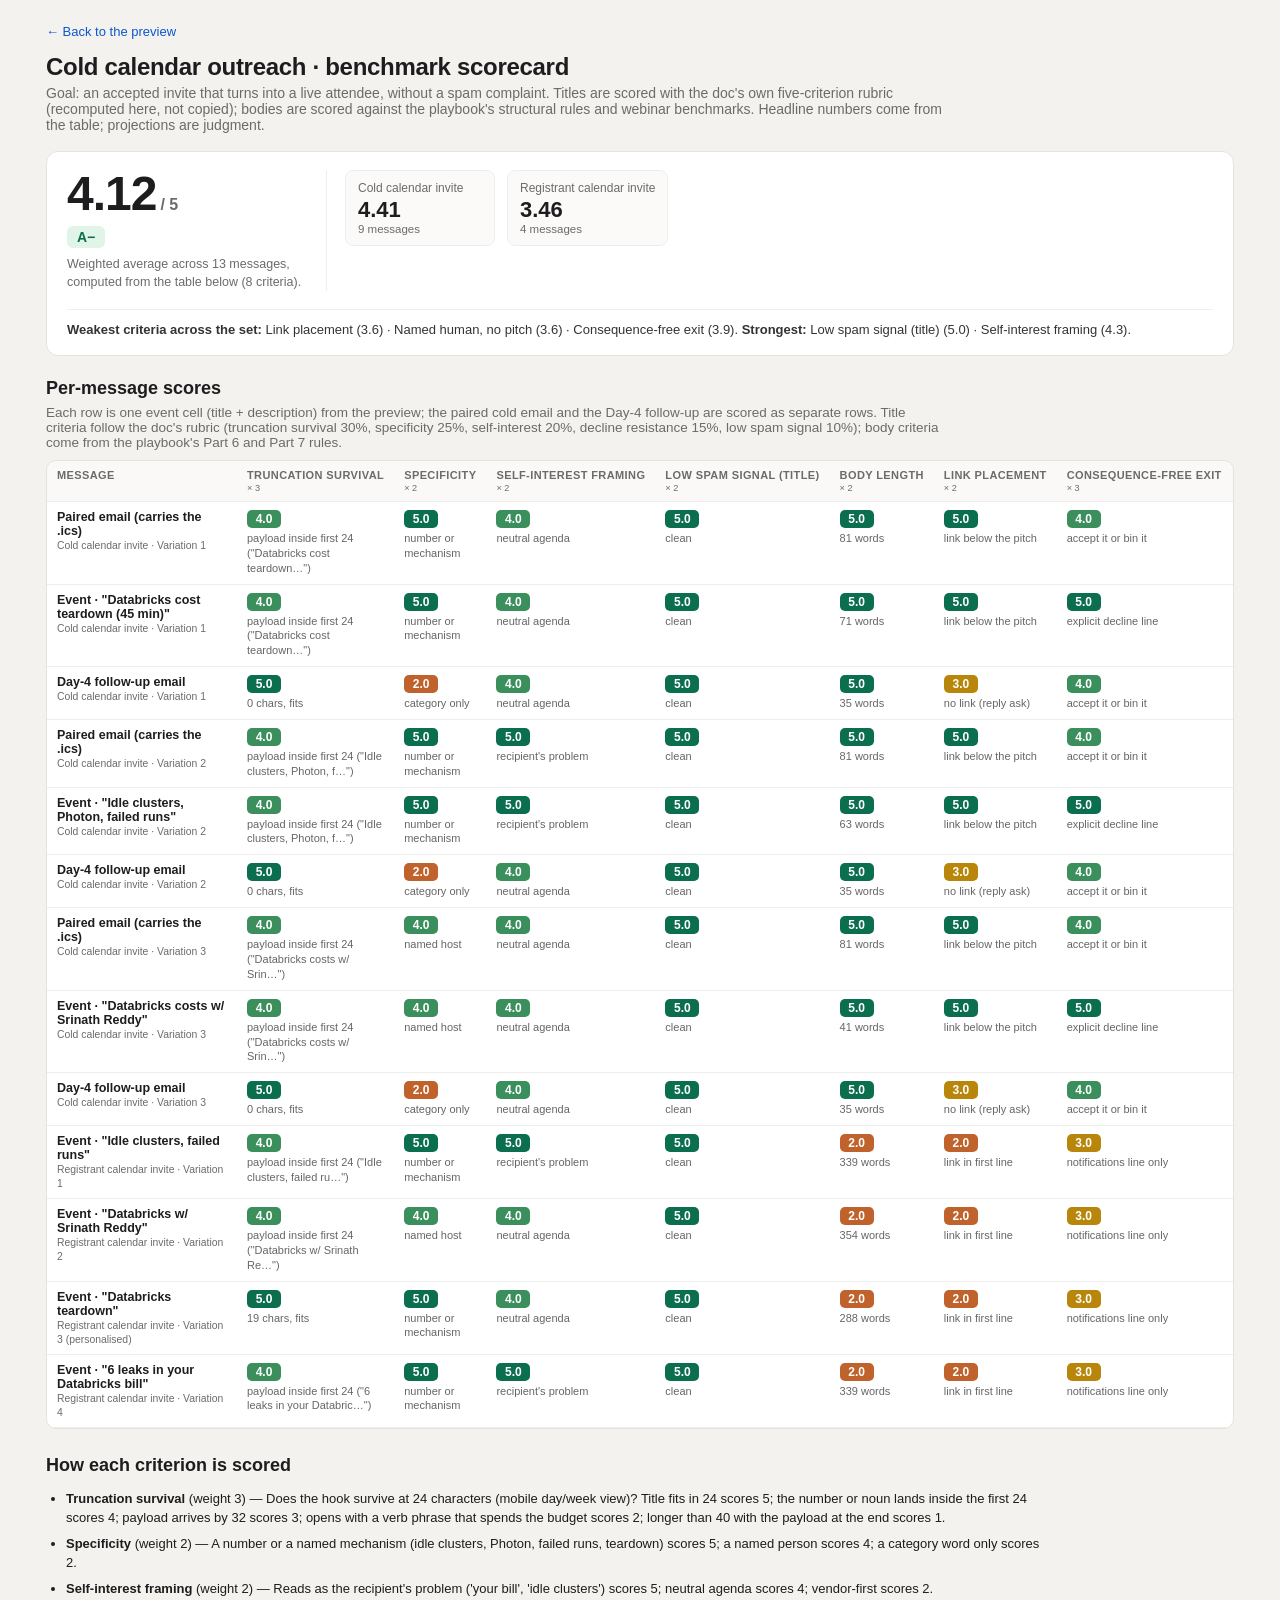
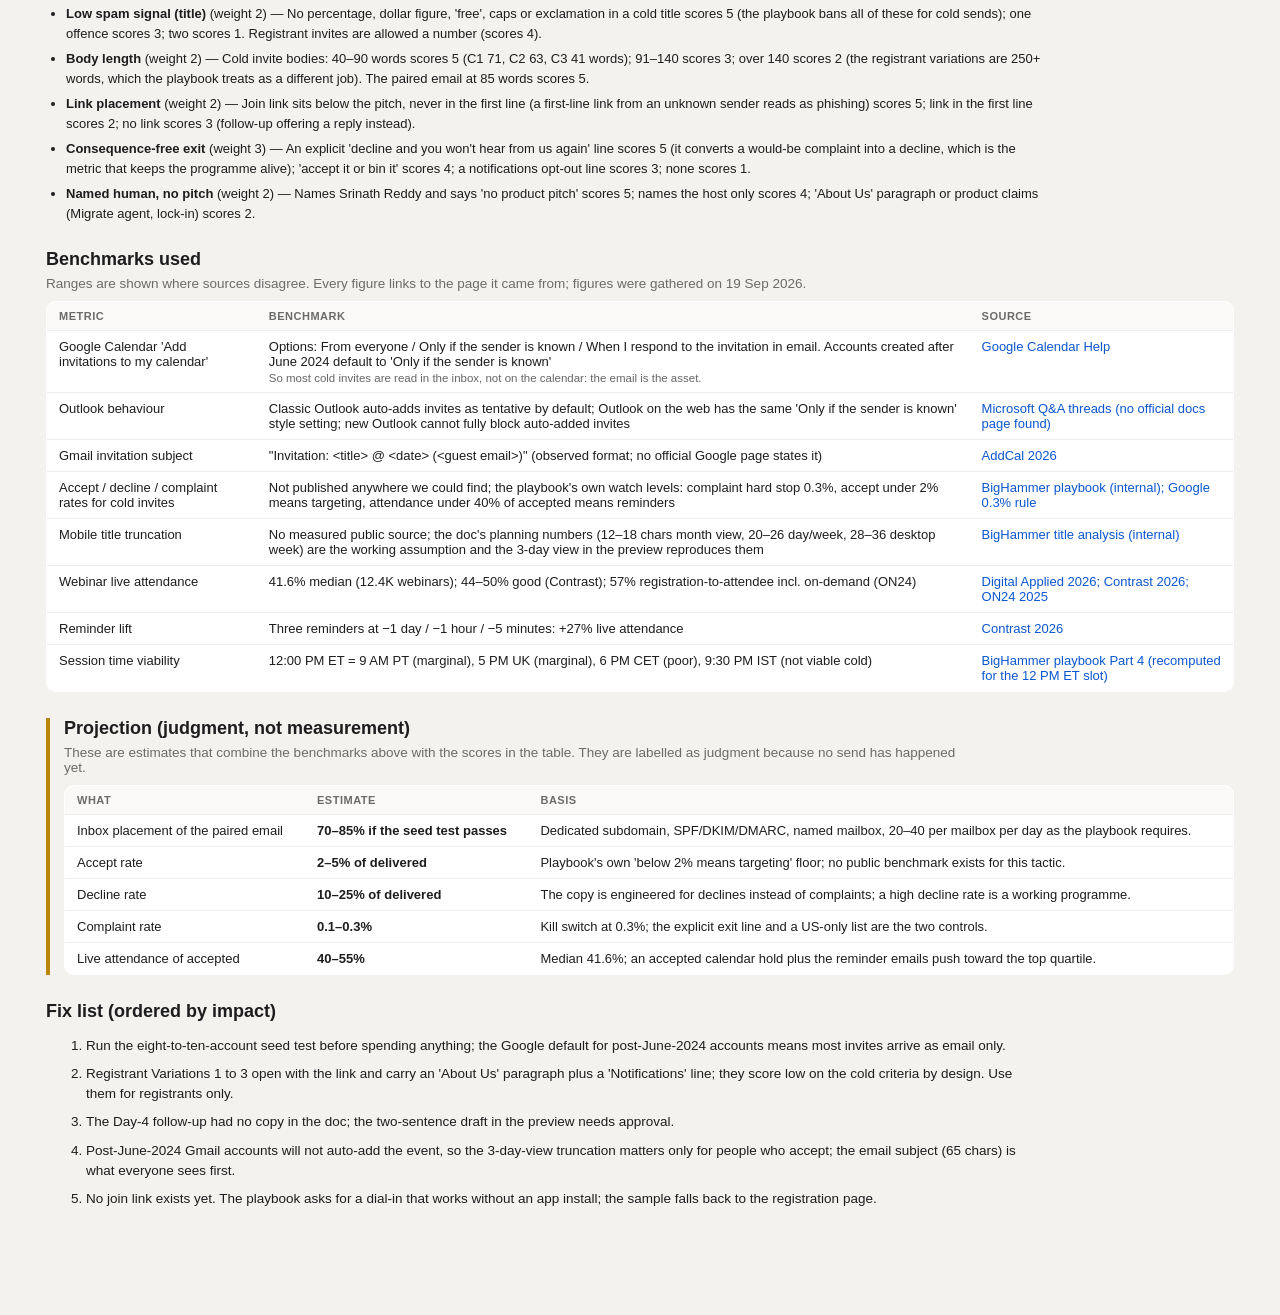
==== scorecard.html @ 3d3485b6 "BigHammer.ai calendar-preview: channel-accurate review site Co-Authored-By: Claude Fable 5.1 <norepl" ====
<!doctype html>
<html lang="en">
<head>
<meta charset="utf-8">
<meta name="viewport" content="width=device-width, initial-scale=1">
<title>BigHammer.ai · Cold calendar outreach · Benchmark scorecard</title>
<meta name="robots" content="noindex, nofollow">
<link rel="stylesheet" href="core.css?v=2">
<link rel="stylesheet" href="scorecard.css?v=2">
</head>
<body>
<div class="sc-page">
  <a class="sc-back" href="index.html">← Back to the preview</a>
  <h1>Cold calendar outreach · benchmark scorecard</h1>
  <p class="sc-lead">Goal: an accepted invite that turns into a live attendee, without a spam complaint. Titles are scored with the doc's own five-criterion rubric (recomputed here, not copied); bodies are scored against the playbook's structural rules and webinar benchmarks. Headline numbers come from the table; projections are judgment.</p>
  <div id="sc"></div>
</div>
<script src="data.js?v=2"></script>
<script>
window.RUBRIC = (function () {
  const S = new Proxy({}, { get: (_, k) => window.SC[k] });
  const titleOf = (cell) => S.fill(cell.title || (cell.invite && cell.invite.title) || "");
  const bodyOf = (cell) => S.fill(cell.description || cell.body || "");
  const number = /\d|\$|%/;
  const spamTitle = /\bfree\b|%|\$|!|[A-Z]{4,}/;
  return {
    intro: "Each row is one event cell (title + description) from the preview; the paired cold email and the Day-4 follow-up are scored as separate rows. Title criteria follow the doc's rubric (truncation survival 30%, specificity 25%, self-interest 20%, decline resistance 15%, low spam signal 10%); body criteria come from the playbook's Part 6 and Part 7 rules.",
    criteria: [
      { id: "trunc", label: "Truncation survival", weight: 3, how: "Does the hook survive at 24 characters (mobile day/week view)? Title fits in 24 scores 5; the number or noun lands inside the first 24 scores 4; payload arrives by 32 scores 3; opens with a verb phrase that spends the budget scores 2; longer than 40 with the payload at the end scores 1.",
        score: (cell) => { const t = titleOf(cell); const n = t.length; const head = t.slice(0, 24); if (n <= 24) return { s: 5, why: `${n} chars, fits` }; if (number.test(head) || /Databricks|clusters|Photon|teardown|leaks/i.test(head)) return { s: 4, why: `payload inside first 24 ("${head}…")` }; if (n <= 32) return { s: 3, why: `${n} chars` }; return { s: n <= 40 ? 2 : 1, why: `${n} chars, hook truncated` }; } },
      { id: "spec", label: "Specificity", weight: 2, how: "A number or a named mechanism (idle clusters, Photon, failed runs, teardown) scores 5; a named person scores 4; a category word only scores 2.",
        score: (cell) => { const t = titleOf(cell); if (number.test(t) || /idle|Photon|failed|teardown|leaks/i.test(t)) return { s: 5, why: "number or mechanism" }; if (/Srinath/.test(t)) return { s: 4, why: "named host" }; return { s: 2, why: "category only" }; } },
      { id: "self", label: "Self-interest framing", weight: 2, how: "Reads as the recipient's problem ('your bill', 'idle clusters') scores 5; neutral agenda scores 4; vendor-first scores 2.",
        score: (cell) => { const t = titleOf(cell); if (/your|leaks|idle|failed|overpay/i.test(t)) return { s: 5, why: "recipient's problem" }; if (/BigHammer/i.test(t)) return { s: 2, why: "vendor first" }; return { s: 4, why: "neutral agenda" }; } },
      { id: "spam", label: "Low spam signal (title)", weight: 2, how: "No percentage, dollar figure, 'free', caps or exclamation in a cold title scores 5 (the playbook bans all of these for cold sends); one offence scores 3; two scores 1. Registrant invites are allowed a number (scores 4).",
        score: (cell, it) => { const t = titleOf(cell); const reg = (cell.kinds || []).includes("registrant"); const hits = (t.match(/\bfree\b/gi) || []).length + (t.match(/%|\$/g) || []).length + (t.match(/!/g) || []).length + (/[A-Z]{4,}/.test(t) ? 1 : 0); if (hits === 0) return { s: 5, why: "clean" }; return { s: reg && hits === 1 ? 4 : hits === 1 ? 3 : 1, why: `${hits} broadcast tell${hits > 1 ? "s" : ""}` }; } },
      { id: "len", label: "Body length", weight: 2, how: "Cold invite bodies: 40–90 words scores 5 (C1 71, C2 63, C3 41 words); 91–140 scores 3; over 140 scores 2 (the registrant variations are 250+ words, which the playbook treats as a different job). The paired email at 85 words scores 5.",
        score: (cell) => { const w = S.words(bodyOf(cell)); return { s: w <= 90 ? 5 : w <= 140 ? 3 : 2, why: `${w} words` }; } },
      { id: "link", label: "Link placement", weight: 2, how: "Join link sits below the pitch, never in the first line (a first-line link from an unknown sender reads as phishing) scores 5; link in the first line scores 2; no link scores 3 (follow-up offering a reply instead).",
        score: (cell) => { const b = bodyOf(cell); const first = b.split("\n")[0]; if (!S.URL_RE.test(b) && !/\{\{join_url\}\}|\{\{webinar_url\}\}/.test(cell.description || cell.body || "")) return { s: 3, why: "no link (reply ask)" }; if (S.URL_RE.test(first) || /^Save your seat/i.test(first)) return { s: 2, why: "link in first line" }; return { s: 5, why: "link below the pitch" }; } },
      { id: "exit", label: "Consequence-free exit", weight: 3, how: "An explicit 'decline and you won't hear from us again' line scores 5 (it converts a would-be complaint into a decline, which is the metric that keeps the programme alive); 'accept it or bin it' scores 4; a notifications opt-out line scores 3; none scores 1.",
        score: (cell) => { const b = bodyOf(cell); if (/decline and/i.test(b)) return { s: 5, why: "explicit decline line" }; if (/bin it|no need to attend/i.test(b)) return { s: 4, why: "accept it or bin it" }; if (/No further updates/i.test(b)) return { s: 3, why: "notifications line only" }; return { s: 1, why: "no exit" }; } },
      { id: "human", label: "Named human, no pitch", weight: 2, how: "Names Srinath Reddy and says 'no product pitch' scores 5; names the host only scores 4; 'About Us' paragraph or product claims (Migrate agent, lock-in) scores 2.",
        score: (cell) => { const b = bodyOf(cell); if (/About Us|Migrate agent|lock-in/i.test(b)) return { s: 2, why: "About Us / product claims" }; if (/Srinath/.test(b) && /no (product )?pitch/i.test(b)) return { s: 5, why: "named host, no pitch" }; if (/Srinath/.test(b)) return { s: 4, why: "named host" }; return { s: 3, why: "no host named" }; } }
    ],
    items: (D) => D.campaigns.flatMap(c => c.rows.flatMap(r => r.cells.filter(cell => cell.type === "event" || cell.kinds.includes("followup") || (cell.kinds.includes("invite_email") && !cell.kinds.includes("registrant"))).map(cell => ({ cell, label: cell.type === "event" ? `Event · "${S.fill(cell.title)}"` : cell.kinds.includes("followup") ? "Day-4 follow-up email" : "Paired email (carries the .ics)", group: c.title.split(" (")[0], meta: r.label.split(" · ")[0] })))),
    benchmarks: [
      { metric: "Google Calendar 'Add invitations to my calendar'", value: "Options: From everyone / Only if the sender is known / When I respond to the invitation in email. Accounts created after June 2024 default to 'Only if the sender is known'", source: "Google Calendar Help", url: "https://support.google.com/calendar/answer/13159188?hl=en&co=GENIE.Platform%3DDesktop", note: "So most cold invites are read in the inbox, not on the calendar: the email is the asset." },
      { metric: "Outlook behaviour", value: "Classic Outlook auto-adds invites as tentative by default; Outlook on the web has the same 'Only if the sender is known' style setting; new Outlook cannot fully block auto-added invites", source: "Microsoft Q&A threads (no official docs page found)", url: "https://learn.microsoft.com/en-us/answers/questions/4614141/unwanted-meeting-invitations-automatically-added-t" },
      { metric: "Gmail invitation subject", value: "\"Invitation: <title> @ <date> (<guest email>)\" (observed format; no official Google page states it)", source: "AddCal 2026", url: "https://addcal.co/blog/how-to-send-a-calendar-invite-in-gmail" },
      { metric: "Accept / decline / complaint rates for cold invites", value: "Not published anywhere we could find; the playbook's own watch levels: complaint hard stop 0.3%, accept under 2% means targeting, attendance under 40% of accepted means reminders", source: "BigHammer playbook (internal); Google 0.3% rule", url: "https://support.google.com/a/answer/14229414?hl=en" },
      { metric: "Mobile title truncation", value: "No measured public source; the doc's planning numbers (12–18 chars month view, 20–26 day/week, 28–36 desktop week) are the working assumption and the 3-day view in the preview reproduces them", source: "BigHammer title analysis (internal)", url: "index.html" },
      { metric: "Webinar live attendance", value: "41.6% median (12.4K webinars); 44–50% good (Contrast); 57% registration-to-attendee incl. on-demand (ON24)", source: "Digital Applied 2026; Contrast 2026; ON24 2025", url: "https://www.digitalapplied.com/blog/webinar-statistics-2026-attendance-conversion-data" },
      { metric: "Reminder lift", value: "Three reminders at −1 day / −1 hour / −5 minutes: +27% live attendance", source: "Contrast 2026", url: "https://www.getcontrast.io/learn/webinar-statistics" },
      { metric: "Session time viability", value: "12:00 PM ET = 9 AM PT (marginal), 5 PM UK (marginal), 6 PM CET (poor), 9:30 PM IST (not viable cold)", source: "BigHammer playbook Part 4 (recomputed for the 12 PM ET slot)", url: "https://webinar.bighammerai.com/" }
    ],
    projections: [
      { label: "Inbox placement of the paired email", value: "70–85% if the seed test passes", basis: "Dedicated subdomain, SPF/DKIM/DMARC, named mailbox, 20–40 per mailbox per day as the playbook requires." },
      { label: "Accept rate", value: "2–5% of delivered", basis: "Playbook's own 'below 2% means targeting' floor; no public benchmark exists for this tactic." },
      { label: "Decline rate", value: "10–25% of delivered", basis: "The copy is engineered for declines instead of complaints; a high decline rate is a working programme." },
      { label: "Complaint rate", value: "0.1–0.3%", basis: "Kill switch at 0.3%; the explicit exit line and a US-only list are the two controls." },
      { label: "Live attendance of accepted", value: "40–55%", basis: "Median 41.6%; an accepted calendar hold plus the reminder emails push toward the top quartile." }
    ],
    notes: [
      "Run the eight-to-ten-account seed test before spending anything; the Google default for post-June-2024 accounts means most invites arrive as email only.",
      "Registrant Variations 1 to 3 open with the link and carry an 'About Us' paragraph plus a 'Notifications' line; they score low on the cold criteria by design. Use them for registrants only.",
      "The Day-4 follow-up had no copy in the doc; the two-sentence draft in the preview needs approval.",
      "Post-June-2024 Gmail accounts will not auto-add the event, so the 3-day-view truncation matters only for people who accept; the email subject (65 chars) is what everyone sees first.",
      "No join link exists yet. The playbook asks for a dial-in that works without an app install; the sample falls back to the registration page."
    ]
  };
})();
</script>
<script src="scorecard.js?v=2"></script>
</body>
</html>
---- core.css ----
/* core.css — page shell + iPhone frame shared by every BigHammer channel preview site. */
:root{
  --brand:#0b57d0;
  --page:#f4f2ee;
  --ink:#1d1d1f;
  --muted:#6b6b6b;
  --s:.85;
  --pw:417px;  /* phone incl. bezel */
  --ph:876px;
  font-family:-apple-system,BlinkMacSystemFont,"SF Pro Text","Helvetica Neue",Helvetica,"Segoe UI",Roboto,Arial,sans-serif;
}
*{box-sizing:border-box}
html,body{margin:0;background:var(--page);color:var(--ink);-webkit-font-smoothing:antialiased}
button{font:inherit}

/* ---------- top bar ---------- */
.topbar{position:sticky;top:0;z-index:20;display:flex;align-items:center;justify-content:space-between;gap:16px;padding:10px 20px;background:#fff;border-bottom:1px solid #e3e1dc}
.brand{display:flex;align-items:center;gap:12px}
.brand-mark{display:inline-flex;align-items:center;justify-content:center;width:34px;height:34px;border-radius:8px;background:var(--brand);color:#fff;font-weight:800;font-size:16px;letter-spacing:-.5px;flex:0 0 auto}
.brand-mark svg{display:block}
.brand-title{font-weight:700;font-size:15px}
.brand-sub{font-size:12px;color:var(--muted)}
.controls{display:flex;align-items:center;gap:14px;flex-wrap:wrap}
.seg{display:inline-flex;border:1px solid #d6d3cc;border-radius:999px;overflow:hidden;background:#fff}
.seg button{border:0;background:transparent;padding:6px 12px;font-size:12.5px;color:#333;cursor:pointer}
.seg button.on{background:var(--ink);color:#fff}
.tgl{display:inline-flex;align-items:center;gap:6px;font-size:12.5px;color:#333;cursor:pointer;user-select:none}
.tgl input{accent-color:var(--brand)}

/* ---------- layout ---------- */
.layout{display:grid;grid-template-columns:230px 1fr;min-height:calc(100vh - 56px)}
.sidenav{position:sticky;top:56px;align-self:start;height:calc(100vh - 56px);overflow:auto;padding:18px 12px 40px;border-right:1px solid #e3e1dc;background:#fbfaf8}
.sidenav h4{margin:14px 8px 6px;font-size:11px;letter-spacing:.6px;text-transform:uppercase;color:var(--muted)}
.sidenav a{display:flex;justify-content:space-between;gap:8px;padding:6px 8px;border-radius:6px;font-size:12.5px;line-height:1.3;color:#222;text-decoration:none}
.sidenav a:hover{background:#efece6}
.sidenav a.active{background:#e6eef7;color:var(--brand);font-weight:600}
main{padding:18px 0 60px;min-width:0}
.campaign{padding:14px 0 6px}
.campaign-head{padding:0 26px 6px}
.campaign-head h2{margin:0;font-size:20px;letter-spacing:-.2px}
.campaign-head p{margin:4px 0 0;color:var(--muted);font-size:13.5px;max-width:1100px}
.campaign-title{display:flex;align-items:center;gap:12px;flex-wrap:wrap}
.rail{display:flex;gap:26px;overflow-x:auto;padding:14px 26px 22px;scroll-snap-type:x proximity;scroll-padding:26px;align-items:flex-start}
.rail::-webkit-scrollbar{height:10px}
.rail::-webkit-scrollbar-thumb{background:#d4d1ca;border-radius:6px}

/* ---------- badges ---------- */
.kinds{display:flex;gap:6px;flex-wrap:wrap}
.kind{display:inline-block;font-size:11px;font-weight:800;letter-spacing:.6px;text-transform:uppercase;padding:4px 9px;border-radius:6px;color:#fff;line-height:1}
.card-head .kinds .kind{font-size:10px;padding:3px 7px}

/* ---------- grid ---------- */
.grid{display:grid;gap:22px 26px;align-items:start}
.colhead{display:flex;align-items:center;gap:10px;padding:2px 2px 12px;border-bottom:2px solid #d9d6cf;min-height:58px;position:relative}
.colhead .arrow{position:absolute;right:-24px;top:8px;margin:0;font-size:22px;color:#9a968e}
.step-num{display:inline-flex;align-items:center;justify-content:center;width:28px;height:28px;border-radius:50%;background:var(--ink);color:#fff;font-weight:800;font-size:13px;flex:0 0 auto}
.step-label{font-weight:800;font-size:15px}
.step-day{font-size:12.5px;color:var(--muted);margin-top:1px}
.rowhead{grid-column:1 / -1;font-weight:800;font-size:15px;padding:18px 2px 0;color:var(--ink);border-top:1px dashed #d9d6cf;margin-top:6px}
.rowhead::before{content:"";display:inline-block;width:10px;height:10px;border-radius:50%;background:var(--brand);margin-right:8px;vertical-align:1px}
.empty-cell{min-height:10px}

/* ---------- card ---------- */
.card{width:auto;scroll-snap-align:start}
.card-head{min-height:0;padding:0 2px 8px}
.card-sub{font-size:12.5px;margin-top:5px;font-weight:600;color:#333}
.card-foot{padding:10px 2px 0;font-size:12px;color:var(--muted)}
.foot-row{display:flex;align-items:center;justify-content:space-between;gap:10px}
.footnote{margin-top:6px;font-size:11.5px;color:#8a6d00;background:#fff7d6;border-radius:6px;padding:5px 8px;line-height:1.4}
.copy{border:1px solid #cfccc5;background:#fff;border-radius:999px;padding:4px 11px;font-size:12px;cursor:pointer;color:#222}
.copy:hover{background:#f1efea}
.tok{background:#fff3b0;border-radius:3px;padding:0 2px;color:#5c4a00;font-weight:600}

/* ---------- link table ---------- */
.ltable{border-collapse:collapse;margin:8px 26px 10px;background:#fff;border:1px solid #e6e3dd;border-radius:8px;overflow:hidden;font-size:13px}
.ltable th,.ltable td{padding:8px 12px;text-align:left;border-bottom:1px solid #eee;vertical-align:top}
.ltable th{font-size:11px;letter-spacing:.5px;text-transform:uppercase;color:var(--muted);background:#faf9f7}
.ltable a{color:var(--brand);text-decoration:none;word-break:break-all}
.st{font-weight:600;font-size:12px;padding:2px 7px;border-radius:4px;white-space:nowrap}
.st.ok{background:#e1f4e8;color:#0b6e4f}
.st.warn{background:#fff1dc;color:#a15c00}
.st.bad{background:#fdeaea;color:#9b1c1c}

/* ---------- iPhone 15/16 Pro frame (393 × 852 pt screen) ---------- */
.phone-wrap{width:calc(var(--pw) * var(--s));height:calc(var(--ph) * var(--s));position:relative}
.phone{position:absolute;left:0;top:0;width:var(--pw);height:var(--ph);transform:scale(var(--s));transform-origin:top left;background:#0b0b0c;border-radius:64px;padding:12px;box-shadow:0 18px 40px rgba(0,0,0,.22),0 2px 6px rgba(0,0,0,.18)}
.phone::before{content:"";position:absolute;inset:3px;border-radius:61px;border:1.5px solid rgba(255,255,255,.14);pointer-events:none}
.screen{position:relative;width:393px;height:852px;background:#fff;border-radius:52px;overflow:hidden;display:flex;flex-direction:column;color:#1f1f1f}
.island{position:absolute;top:23px;left:50%;transform:translateX(-50%);width:126px;height:37px;border-radius:20px;background:#000;z-index:5}
.sb{height:56px;flex:0 0 auto;display:flex;align-items:flex-end;justify-content:space-between;padding:0 30px 10px 38px;font-size:16.5px;font-weight:600;letter-spacing:-.2px;color:#000}
.sb.dark{color:#fff}
.sb-icons{display:flex;align-items:center;gap:6px}
.sb-icons svg{display:block}
.home{position:absolute;bottom:8px;left:50%;transform:translateX(-50%);width:139px;height:5px;border-radius:3px;background:#000;z-index:5}
.home.dark{background:#fff}
.scroll{flex:1;min-height:0;overflow-y:auto;overscroll-behavior:contain;-webkit-overflow-scrolling:touch}
.scroll::-webkit-scrollbar{width:0;height:0}
.av{display:inline-flex;align-items:center;justify-content:center;border-radius:50%;color:#fff;font-weight:600;flex:0 0 auto;position:relative;letter-spacing:.2px;overflow:hidden}
.av img{width:100%;height:100%;object-fit:cover;display:block}
.lnk{color:var(--brand);text-decoration:underline}

/* ---------- toast ---------- */
.toast{position:fixed;left:50%;bottom:28px;transform:translate(-50%,20px);background:#1d1d1f;color:#fff;padding:8px 14px;border-radius:8px;font-size:13px;opacity:0;transition:.25s;pointer-events:none;z-index:50}
.toast.show{opacity:1;transform:translate(-50%,0)}

@media (max-width:900px){
  .layout{grid-template-columns:1fr}
  .sidenav{display:none}
  .topbar{align-items:flex-start;flex-direction:column;gap:8px}
  .rail{padding:12px 16px 20px;scroll-snap-type:x mandatory}
  .card{scroll-snap-align:center}
}
---- scorecard.css ----
/* scorecard.css — shared scorecard page styling. */
.sc-page{max-width:1240px;margin:0 auto;padding:22px 26px 80px}
.sc-page h1{margin:0 0 4px;font-size:24px;letter-spacing:-.3px}
.sc-page .sc-lead{color:var(--muted);font-size:14px;margin:0 0 18px;max-width:900px}
.sc-hero{display:grid;grid-template-columns:260px 1fr;gap:18px;align-items:start;background:#fff;border:1px solid #e6e3dd;border-radius:12px;padding:18px 20px;margin-bottom:22px}
.sc-big{border-right:1px solid #eee;padding-right:18px}
.sc-num{font-size:48px;font-weight:800;letter-spacing:-1px;line-height:1}
.sc-num small{font-size:16px;font-weight:600;color:var(--muted);margin-left:4px;letter-spacing:0}
.sc-grade{display:inline-block;margin-top:8px;font-weight:800;font-size:14px;padding:3px 10px;border-radius:6px;background:#e1f4e8;color:#0b6e4f}
.sc-cap{font-size:12.5px;color:var(--muted);margin-top:8px;line-height:1.4}
.sc-groups{display:flex;gap:12px;flex-wrap:wrap}
.sc-group{min-width:150px;padding:10px 12px;border:1px solid #eee;border-radius:8px;background:#fbfaf8}
.sc-gname{font-size:12px;color:var(--muted)}
.sc-gval{font-size:22px;font-weight:800;margin-top:2px}
.sc-gsub{font-size:11.5px;color:var(--muted)}
.sc-weak{grid-column:1 / -1;font-size:13px;color:#333;border-top:1px solid #eee;padding-top:12px}
.sc-sec{margin:0 0 26px}
.sc-sec h2{font-size:18px;margin:0 0 6px}
.sc-sec p{color:var(--muted);font-size:13.5px;margin:0 0 10px;max-width:900px}
.sc-tw{overflow-x:auto;border:1px solid #e6e3dd;border-radius:10px;background:#fff}
.sc-table{border-collapse:collapse;font-size:12.5px;min-width:100%}
.sc-table th,.sc-table td{padding:8px 10px;text-align:left;vertical-align:top;border-bottom:1px solid #eee}
.sc-table th{font-size:11px;letter-spacing:.4px;text-transform:uppercase;color:var(--muted);background:#faf9f7;white-space:nowrap}
.sc-table th small{font-weight:400;text-transform:none;letter-spacing:0}
.sc-msg{min-width:190px}
.sc-msg small{color:var(--muted)}
.sc-why{font-size:11px;color:#666;margin-top:3px;max-width:190px;line-height:1.35}
.sc-pill{display:inline-block;min-width:34px;text-align:center;font-weight:800;font-size:12px;padding:2px 6px;border-radius:5px;color:#fff;background:#999}
.sc-pill.s5{background:#0b6e4f}.sc-pill.s4{background:#3a8f5c}.sc-pill.s3{background:#b8860b}.sc-pill.s2{background:#c0622b}.sc-pill.s1{background:#9b1c1c}
.sc-tot{font-size:14px}
.sc-crit{font-size:13px;line-height:1.5;padding-left:20px;max-width:1000px}
.sc-crit li{margin-bottom:6px}
.sc-bench{border-collapse:collapse;background:#fff;border:1px solid #e6e3dd;border-radius:10px;overflow:hidden;font-size:13px;width:100%}
.sc-bench th,.sc-bench td{padding:8px 12px;text-align:left;border-bottom:1px solid #eee;vertical-align:top}
.sc-bench th{font-size:11px;letter-spacing:.5px;text-transform:uppercase;color:var(--muted);background:#faf9f7}
.sc-bench a{color:var(--brand);text-decoration:none}
.sc-note{font-size:11.5px;color:#666;margin-top:3px}
.sc-judg{border-left:4px solid #b8860b;padding-left:14px}
.sc-notes{font-size:13.5px;line-height:1.5;max-width:1000px}
.sc-notes li{margin-bottom:8px}
.sc-back{display:inline-block;margin-bottom:14px;font-size:13px;color:var(--brand);text-decoration:none}
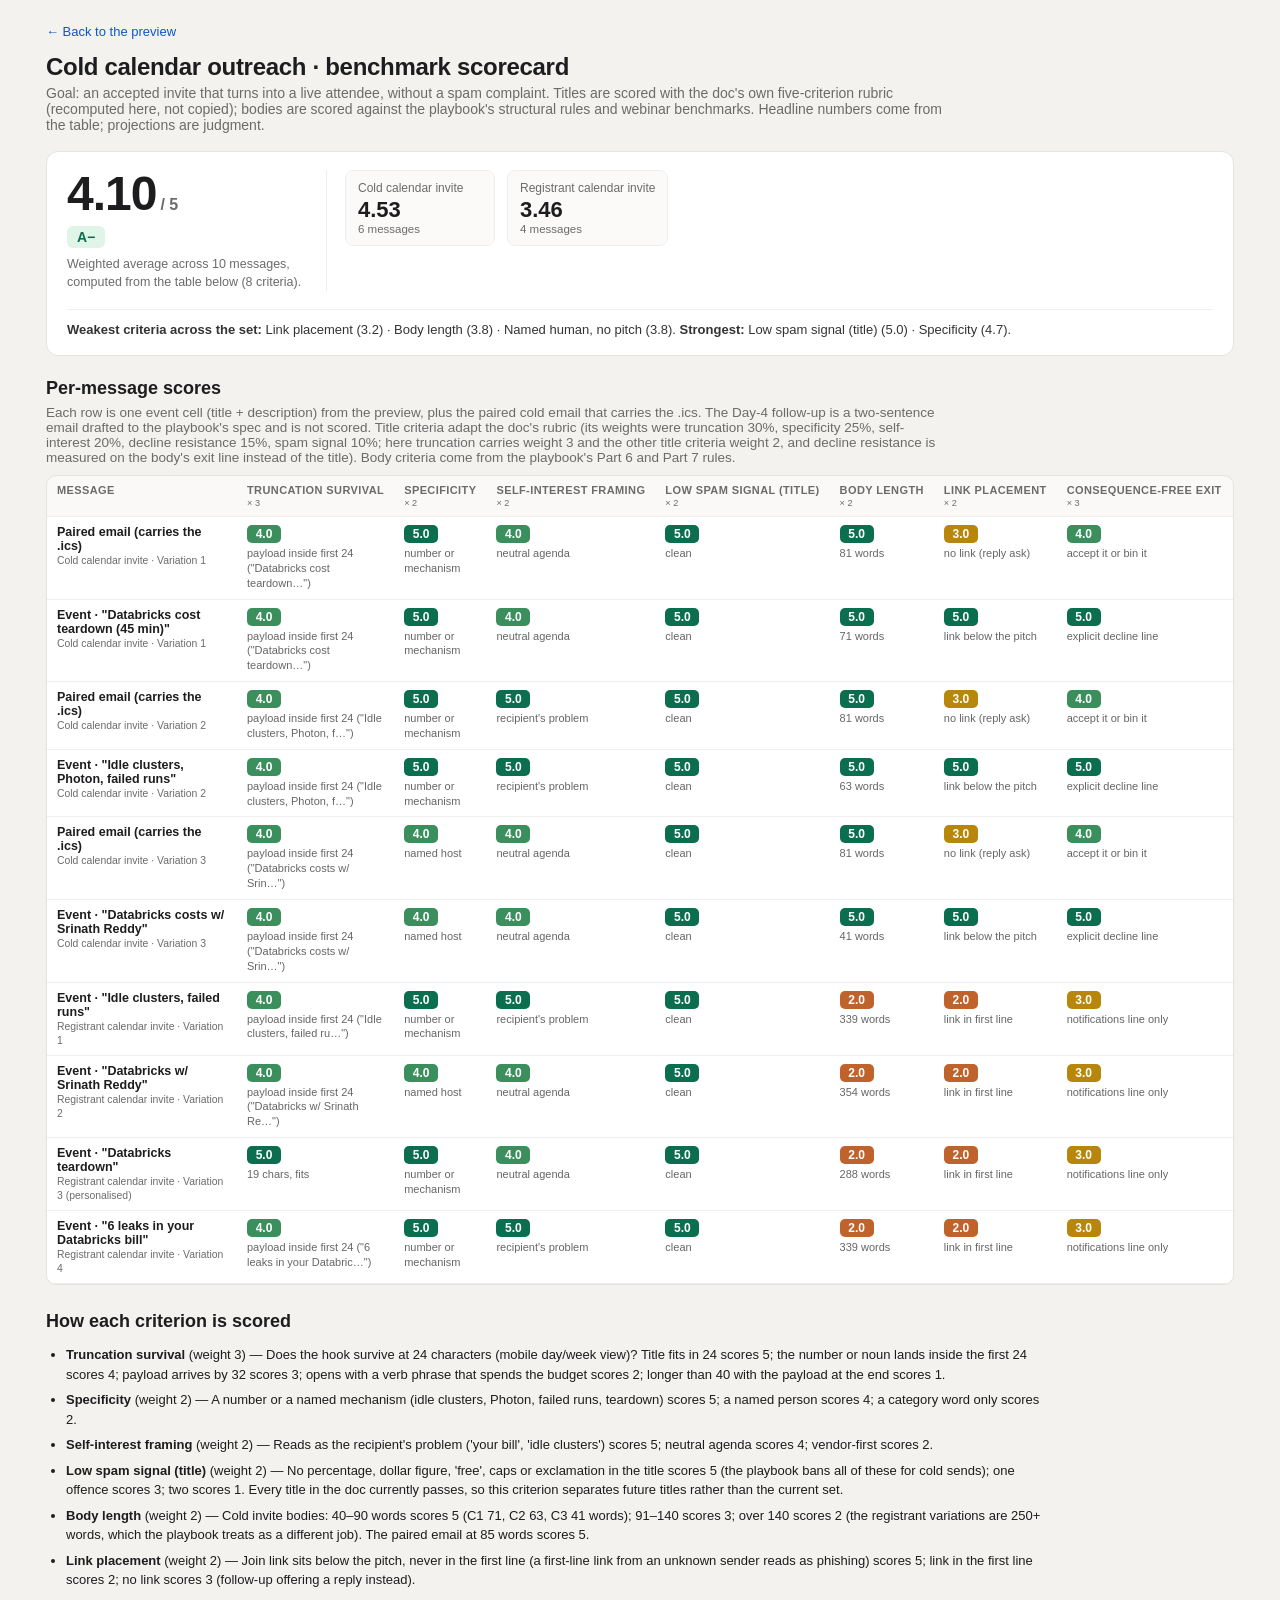
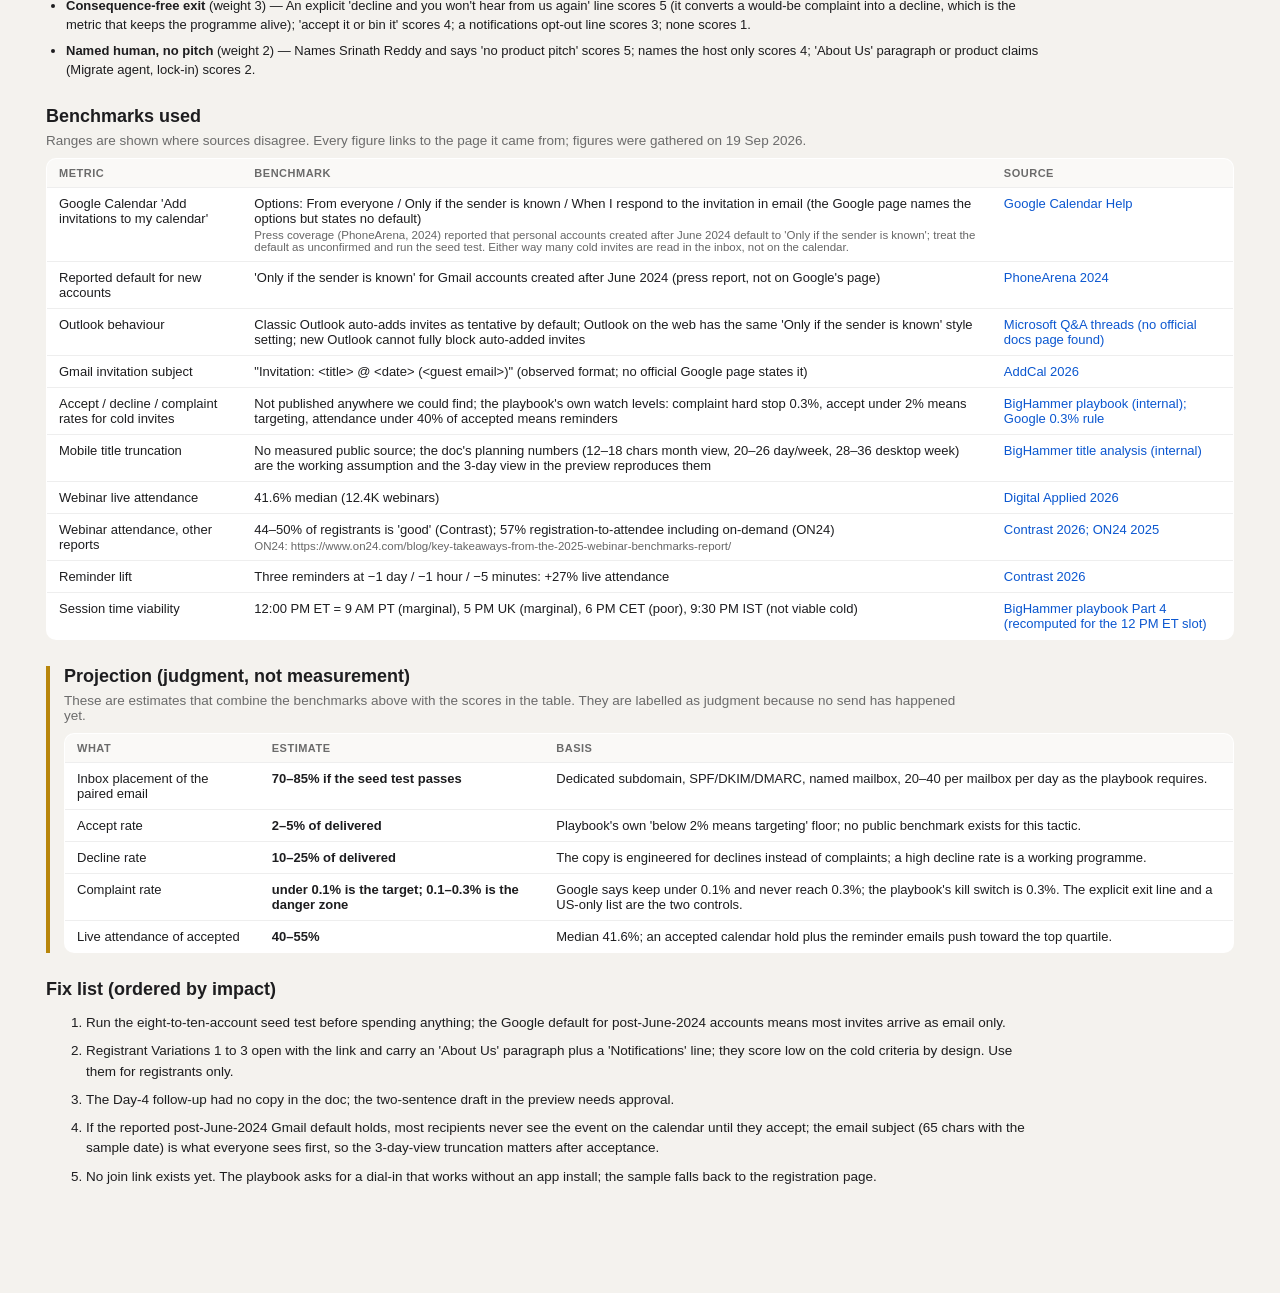
==== commit 551645e2: "Scorecard fixes from critic review; cache bump v3 Co-Authored-By: Claude Fable 5.1 <noreply@anthropi" ====
--- a/scorecard.html
+++ b/scorecard.html
@@ -5,8 +5,8 @@
 <meta name="viewport" content="width=device-width, initial-scale=1">
 <title>BigHammer.ai · Cold calendar outreach · Benchmark scorecard</title>
 <meta name="robots" content="noindex, nofollow">
-<link rel="stylesheet" href="core.css?v=2">
-<link rel="stylesheet" href="scorecard.css?v=2">
+<link rel="stylesheet" href="core.css?v=3">
+<link rel="stylesheet" href="scorecard.css?v=3">
 </head>
 <body>
 <div class="sc-page">
@@ -15,16 +15,15 @@
   <p class="sc-lead">Goal: an accepted invite that turns into a live attendee, without a spam complaint. Titles are scored with the doc's own five-criterion rubric (recomputed here, not copied); bodies are scored against the playbook's structural rules and webinar benchmarks. Headline numbers come from the table; projections are judgment.</p>
   <div id="sc"></div>
 </div>
-<script src="data.js?v=2"></script>
+<script src="data.js?v=3"></script>
 <script>
 window.RUBRIC = (function () {
   const S = new Proxy({}, { get: (_, k) => window.SC[k] });
   const titleOf = (cell) => S.fill(cell.title || (cell.invite && cell.invite.title) || "");
   const bodyOf = (cell) => S.fill(cell.description || cell.body || "");
   const number = /\d|\$|%/;
-  const spamTitle = /\bfree\b|%|\$|!|[A-Z]{4,}/;
   return {
-    intro: "Each row is one event cell (title + description) from the preview; the paired cold email and the Day-4 follow-up are scored as separate rows. Title criteria follow the doc's rubric (truncation survival 30%, specificity 25%, self-interest 20%, decline resistance 15%, low spam signal 10%); body criteria come from the playbook's Part 6 and Part 7 rules.",
+    intro: "Each row is one event cell (title + description) from the preview, plus the paired cold email that carries the .ics. The Day-4 follow-up is a two-sentence email drafted to the playbook's spec and is not scored. Title criteria adapt the doc's rubric (its weights were truncation 30%, specificity 25%, self-interest 20%, decline resistance 15%, spam signal 10%; here truncation carries weight 3 and the other title criteria weight 2, and decline resistance is measured on the body's exit line instead of the title). Body criteria come from the playbook's Part 6 and Part 7 rules.",
     criteria: [
       { id: "trunc", label: "Truncation survival", weight: 3, how: "Does the hook survive at 24 characters (mobile day/week view)? Title fits in 24 scores 5; the number or noun lands inside the first 24 scores 4; payload arrives by 32 scores 3; opens with a verb phrase that spends the budget scores 2; longer than 40 with the payload at the end scores 1.",
         score: (cell) => { const t = titleOf(cell); const n = t.length; const head = t.slice(0, 24); if (n <= 24) return { s: 5, why: `${n} chars, fits` }; if (number.test(head) || /Databricks|clusters|Photon|teardown|leaks/i.test(head)) return { s: 4, why: `payload inside first 24 ("${head}…")` }; if (n <= 32) return { s: 3, why: `${n} chars` }; return { s: n <= 40 ? 2 : 1, why: `${n} chars, hook truncated` }; } },
@@ -32,25 +31,27 @@
         score: (cell) => { const t = titleOf(cell); if (number.test(t) || /idle|Photon|failed|teardown|leaks/i.test(t)) return { s: 5, why: "number or mechanism" }; if (/Srinath/.test(t)) return { s: 4, why: "named host" }; return { s: 2, why: "category only" }; } },
       { id: "self", label: "Self-interest framing", weight: 2, how: "Reads as the recipient's problem ('your bill', 'idle clusters') scores 5; neutral agenda scores 4; vendor-first scores 2.",
         score: (cell) => { const t = titleOf(cell); if (/your|leaks|idle|failed|overpay/i.test(t)) return { s: 5, why: "recipient's problem" }; if (/BigHammer/i.test(t)) return { s: 2, why: "vendor first" }; return { s: 4, why: "neutral agenda" }; } },
-      { id: "spam", label: "Low spam signal (title)", weight: 2, how: "No percentage, dollar figure, 'free', caps or exclamation in a cold title scores 5 (the playbook bans all of these for cold sends); one offence scores 3; two scores 1. Registrant invites are allowed a number (scores 4).",
-        score: (cell, it) => { const t = titleOf(cell); const reg = (cell.kinds || []).includes("registrant"); const hits = (t.match(/\bfree\b/gi) || []).length + (t.match(/%|\$/g) || []).length + (t.match(/!/g) || []).length + (/[A-Z]{4,}/.test(t) ? 1 : 0); if (hits === 0) return { s: 5, why: "clean" }; return { s: reg && hits === 1 ? 4 : hits === 1 ? 3 : 1, why: `${hits} broadcast tell${hits > 1 ? "s" : ""}` }; } },
+      { id: "spam", label: "Low spam signal (title)", weight: 2, how: "No percentage, dollar figure, 'free', caps or exclamation in the title scores 5 (the playbook bans all of these for cold sends); one offence scores 3; two scores 1. Every title in the doc currently passes, so this criterion separates future titles rather than the current set.",
+        score: (cell) => { const t = titleOf(cell); const hits = (t.match(/\bfree\b/gi) || []).length + (t.match(/%|\$/g) || []).length + (t.match(/!/g) || []).length + (/[A-Z]{4,}/.test(t) ? 1 : 0); if (hits === 0) return { s: 5, why: "clean" }; return { s: hits === 1 ? 3 : 1, why: `${hits} broadcast tell${hits > 1 ? "s" : ""}` }; } },
       { id: "len", label: "Body length", weight: 2, how: "Cold invite bodies: 40–90 words scores 5 (C1 71, C2 63, C3 41 words); 91–140 scores 3; over 140 scores 2 (the registrant variations are 250+ words, which the playbook treats as a different job). The paired email at 85 words scores 5.",
         score: (cell) => { const w = S.words(bodyOf(cell)); return { s: w <= 90 ? 5 : w <= 140 ? 3 : 2, why: `${w} words` }; } },
       { id: "link", label: "Link placement", weight: 2, how: "Join link sits below the pitch, never in the first line (a first-line link from an unknown sender reads as phishing) scores 5; link in the first line scores 2; no link scores 3 (follow-up offering a reply instead).",
-        score: (cell) => { const b = bodyOf(cell); const first = b.split("\n")[0]; if (!S.URL_RE.test(b) && !/\{\{join_url\}\}|\{\{webinar_url\}\}/.test(cell.description || cell.body || "")) return { s: 3, why: "no link (reply ask)" }; if (S.URL_RE.test(first) || /^Save your seat/i.test(first)) return { s: 2, why: "link in first line" }; return { s: 5, why: "link below the pitch" }; } },
+        score: (cell) => { const b = bodyOf(cell); const first = b.split("\n")[0]; if (!S.hasUrl(b)) return { s: 3, why: "no link (reply ask)" }; if (S.hasUrl(first)) return { s: 2, why: "link in first line" }; return { s: 5, why: "link below the pitch" }; } },
       { id: "exit", label: "Consequence-free exit", weight: 3, how: "An explicit 'decline and you won't hear from us again' line scores 5 (it converts a would-be complaint into a decline, which is the metric that keeps the programme alive); 'accept it or bin it' scores 4; a notifications opt-out line scores 3; none scores 1.",
-        score: (cell) => { const b = bodyOf(cell); if (/decline and/i.test(b)) return { s: 5, why: "explicit decline line" }; if (/bin it|no need to attend/i.test(b)) return { s: 4, why: "accept it or bin it" }; if (/No further updates/i.test(b)) return { s: 3, why: "notifications line only" }; return { s: 1, why: "no exit" }; } },
+        score: (cell) => { const b = bodyOf(cell); if (/decline and/i.test(b)) return { s: 5, why: "explicit decline line" }; if (/bin it/i.test(b)) return { s: 4, why: "accept it or bin it" }; if (/No further updates/i.test(b)) return { s: 3, why: "notifications line only" }; return { s: 1, why: "no exit" }; } },
       { id: "human", label: "Named human, no pitch", weight: 2, how: "Names Srinath Reddy and says 'no product pitch' scores 5; names the host only scores 4; 'About Us' paragraph or product claims (Migrate agent, lock-in) scores 2.",
-        score: (cell) => { const b = bodyOf(cell); if (/About Us|Migrate agent|lock-in/i.test(b)) return { s: 2, why: "About Us / product claims" }; if (/Srinath/.test(b) && /no (product )?pitch/i.test(b)) return { s: 5, why: "named host, no pitch" }; if (/Srinath/.test(b)) return { s: 4, why: "named host" }; return { s: 3, why: "no host named" }; } }
+        score: (cell) => { const b = bodyOf(cell); if (/About Us:/.test(b) || /Migrate agent|lock-in/i.test(b)) return { s: 2, why: "About Us / product claims" }; if (/Srinath/.test(b) && /no (product )?pitch/i.test(b)) return { s: 5, why: "named host, no pitch" }; if (/Srinath/.test(b)) return { s: 4, why: "named host" }; return { s: 3, why: "no host named" }; } }
     ],
-    items: (D) => D.campaigns.flatMap(c => c.rows.flatMap(r => r.cells.filter(cell => cell.type === "event" || cell.kinds.includes("followup") || (cell.kinds.includes("invite_email") && !cell.kinds.includes("registrant"))).map(cell => ({ cell, label: cell.type === "event" ? `Event · "${S.fill(cell.title)}"` : cell.kinds.includes("followup") ? "Day-4 follow-up email" : "Paired email (carries the .ics)", group: c.title.split(" (")[0], meta: r.label.split(" · ")[0] })))),
+    items: (D) => D.campaigns.flatMap(c => c.rows.flatMap(r => r.cells.filter(cell => cell.type === "event" || (cell.kinds.includes("invite_email") && !cell.kinds.includes("registrant"))).map(cell => ({ cell, label: cell.type === "event" ? `Event · "${S.fill(cell.title)}"` : "Paired email (carries the .ics)", group: c.title.split(" (")[0], meta: r.label.split(" · ")[0] })))),
     benchmarks: [
-      { metric: "Google Calendar 'Add invitations to my calendar'", value: "Options: From everyone / Only if the sender is known / When I respond to the invitation in email. Accounts created after June 2024 default to 'Only if the sender is known'", source: "Google Calendar Help", url: "https://support.google.com/calendar/answer/13159188?hl=en&co=GENIE.Platform%3DDesktop", note: "So most cold invites are read in the inbox, not on the calendar: the email is the asset." },
+      { metric: "Google Calendar 'Add invitations to my calendar'", value: "Options: From everyone / Only if the sender is known / When I respond to the invitation in email (the Google page names the options but states no default)", source: "Google Calendar Help", url: "https://support.google.com/calendar/answer/13159188?hl=en&co=GENIE.Platform%3DDesktop", note: "Press coverage (PhoneArena, 2024) reported that personal accounts created after June 2024 default to 'Only if the sender is known'; treat the default as unconfirmed and run the seed test. Either way many cold invites are read in the inbox, not on the calendar." },
+      { metric: "Reported default for new accounts", value: "'Only if the sender is known' for Gmail accounts created after June 2024 (press report, not on Google's page)", source: "PhoneArena 2024", url: "https://www.phonearena.com/news/google-calendar-add-invitations-update_id137127" },
       { metric: "Outlook behaviour", value: "Classic Outlook auto-adds invites as tentative by default; Outlook on the web has the same 'Only if the sender is known' style setting; new Outlook cannot fully block auto-added invites", source: "Microsoft Q&A threads (no official docs page found)", url: "https://learn.microsoft.com/en-us/answers/questions/4614141/unwanted-meeting-invitations-automatically-added-t" },
       { metric: "Gmail invitation subject", value: "\"Invitation: <title> @ <date> (<guest email>)\" (observed format; no official Google page states it)", source: "AddCal 2026", url: "https://addcal.co/blog/how-to-send-a-calendar-invite-in-gmail" },
       { metric: "Accept / decline / complaint rates for cold invites", value: "Not published anywhere we could find; the playbook's own watch levels: complaint hard stop 0.3%, accept under 2% means targeting, attendance under 40% of accepted means reminders", source: "BigHammer playbook (internal); Google 0.3% rule", url: "https://support.google.com/a/answer/14229414?hl=en" },
       { metric: "Mobile title truncation", value: "No measured public source; the doc's planning numbers (12–18 chars month view, 20–26 day/week, 28–36 desktop week) are the working assumption and the 3-day view in the preview reproduces them", source: "BigHammer title analysis (internal)", url: "index.html" },
-      { metric: "Webinar live attendance", value: "41.6% median (12.4K webinars); 44–50% good (Contrast); 57% registration-to-attendee incl. on-demand (ON24)", source: "Digital Applied 2026; Contrast 2026; ON24 2025", url: "https://www.digitalapplied.com/blog/webinar-statistics-2026-attendance-conversion-data" },
+      { metric: "Webinar live attendance", value: "41.6% median (12.4K webinars)", source: "Digital Applied 2026", url: "https://www.digitalapplied.com/blog/webinar-statistics-2026-attendance-conversion-data" },
+      { metric: "Webinar attendance, other reports", value: "44–50% of registrants is 'good' (Contrast); 57% registration-to-attendee including on-demand (ON24)", source: "Contrast 2026; ON24 2025", url: "https://www.getcontrast.io/learn/webinar-benchmarks", note: "ON24: https://www.on24.com/blog/key-takeaways-from-the-2025-webinar-benchmarks-report/" },
       { metric: "Reminder lift", value: "Three reminders at −1 day / −1 hour / −5 minutes: +27% live attendance", source: "Contrast 2026", url: "https://www.getcontrast.io/learn/webinar-statistics" },
       { metric: "Session time viability", value: "12:00 PM ET = 9 AM PT (marginal), 5 PM UK (marginal), 6 PM CET (poor), 9:30 PM IST (not viable cold)", source: "BigHammer playbook Part 4 (recomputed for the 12 PM ET slot)", url: "https://webinar.bighammerai.com/" }
     ],
@@ -58,19 +59,19 @@
       { label: "Inbox placement of the paired email", value: "70–85% if the seed test passes", basis: "Dedicated subdomain, SPF/DKIM/DMARC, named mailbox, 20–40 per mailbox per day as the playbook requires." },
       { label: "Accept rate", value: "2–5% of delivered", basis: "Playbook's own 'below 2% means targeting' floor; no public benchmark exists for this tactic." },
       { label: "Decline rate", value: "10–25% of delivered", basis: "The copy is engineered for declines instead of complaints; a high decline rate is a working programme." },
-      { label: "Complaint rate", value: "0.1–0.3%", basis: "Kill switch at 0.3%; the explicit exit line and a US-only list are the two controls." },
+      { label: "Complaint rate", value: "under 0.1% is the target; 0.1–0.3% is the danger zone", basis: "Google says keep under 0.1% and never reach 0.3%; the playbook's kill switch is 0.3%. The explicit exit line and a US-only list are the two controls." },
       { label: "Live attendance of accepted", value: "40–55%", basis: "Median 41.6%; an accepted calendar hold plus the reminder emails push toward the top quartile." }
     ],
     notes: [
       "Run the eight-to-ten-account seed test before spending anything; the Google default for post-June-2024 accounts means most invites arrive as email only.",
       "Registrant Variations 1 to 3 open with the link and carry an 'About Us' paragraph plus a 'Notifications' line; they score low on the cold criteria by design. Use them for registrants only.",
       "The Day-4 follow-up had no copy in the doc; the two-sentence draft in the preview needs approval.",
-      "Post-June-2024 Gmail accounts will not auto-add the event, so the 3-day-view truncation matters only for people who accept; the email subject (65 chars) is what everyone sees first.",
+      "If the reported post-June-2024 Gmail default holds, most recipients never see the event on the calendar until they accept; the email subject (65 chars with the sample date) is what everyone sees first, so the 3-day-view truncation matters after acceptance.",
       "No join link exists yet. The playbook asks for a dial-in that works without an app install; the sample falls back to the registration page."
     ]
   };
 })();
 </script>
-<script src="scorecard.js?v=2"></script>
+<script src="scorecard.js?v=3"></script>
 </body>
 </html>
